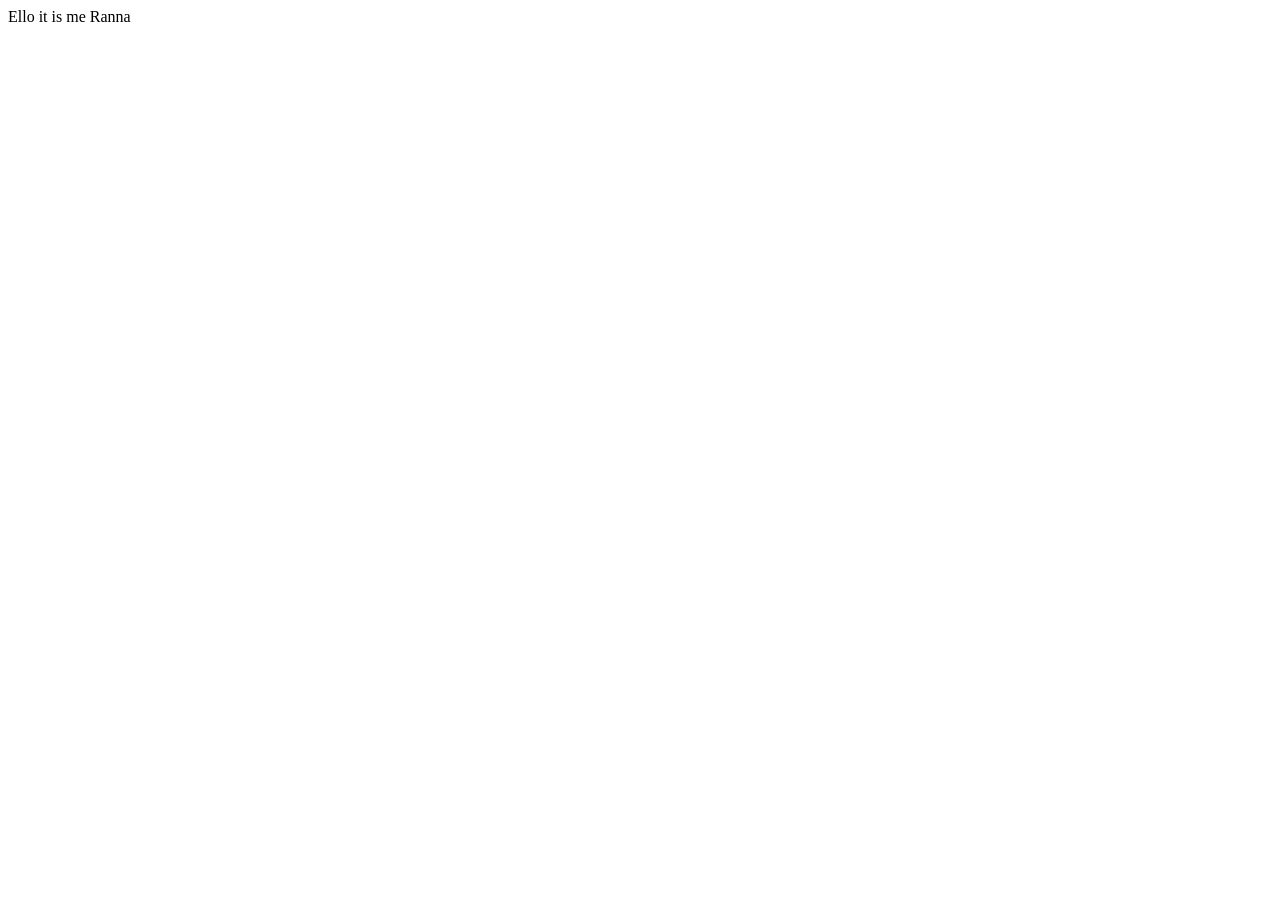
==== index.html @ 77ccde4e "Create index.html" ====
<!DOCTYPE html>
<html lang="en">
<head>
    <meta charset="UTF-8">
    <meta name="viewport" content="width=device-width, initial-scale=1.0">
    <title>elda rong</title>
</head>
<body>
    Ello it is me Ranna
</body>
</html>
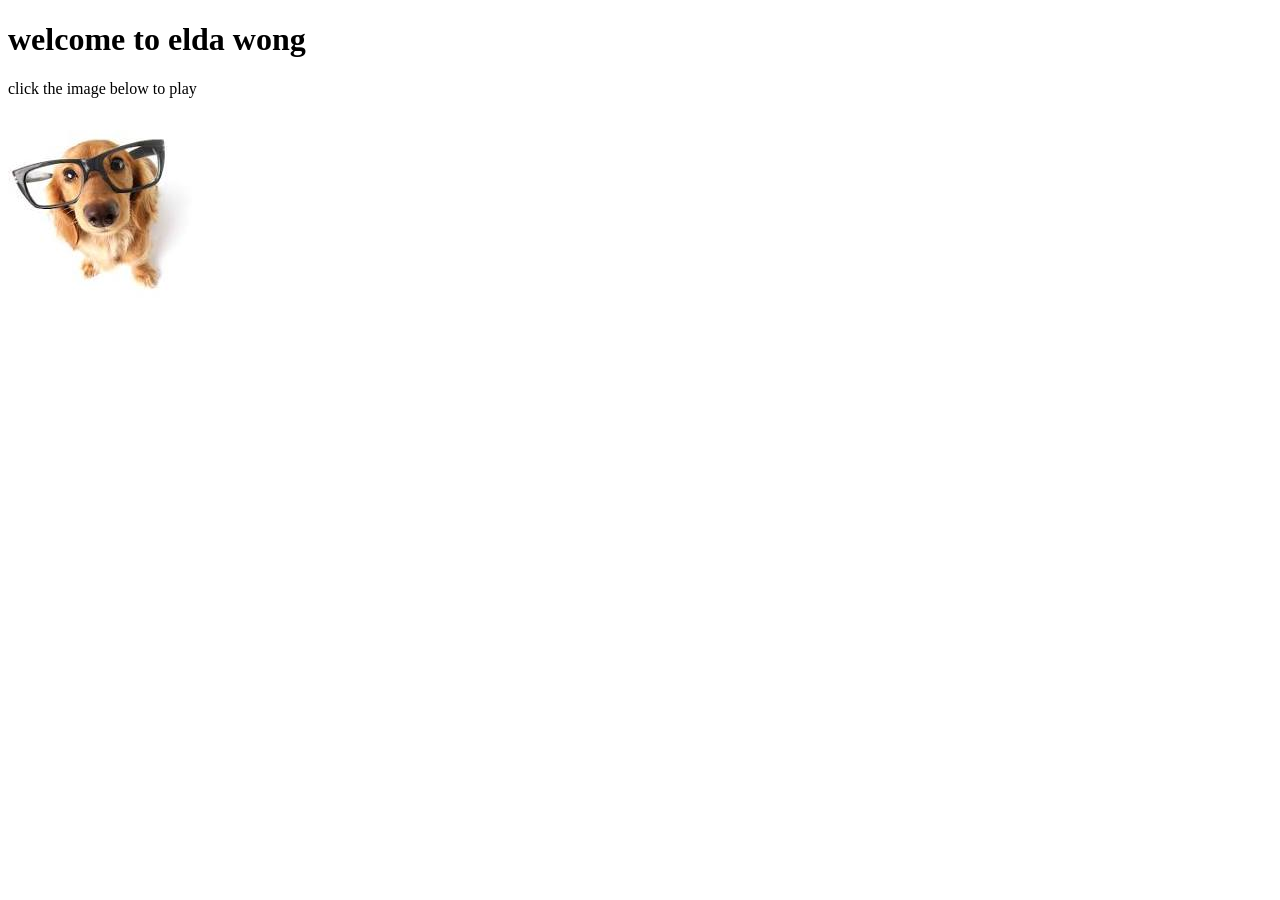
==== commit 4bf57ff4: "First Game update" ====
--- a/index.html
+++ b/index.html
@@ -3,9 +3,17 @@
 <head>
     <meta charset="UTF-8">
     <meta name="viewport" content="width=device-width, initial-scale=1.0">
-    <title>elda rong</title>
+    <title>Elda Wong</title>
+    <link rel="stylesheet" href="css/style.css">
 </head>
 <body>
-    Ello it is me Ranna
+    <div id="content">
+        <H1>welcome to elda wong</H1>
+        <p>click the image below to play</p>
+        <a href="GetToSchool/index.html">
+            <img src="img/DogGlass.jfif" alt="A Dog with some Glasses.">
+        </a>
+
+    </div>
 </body>
 </html>
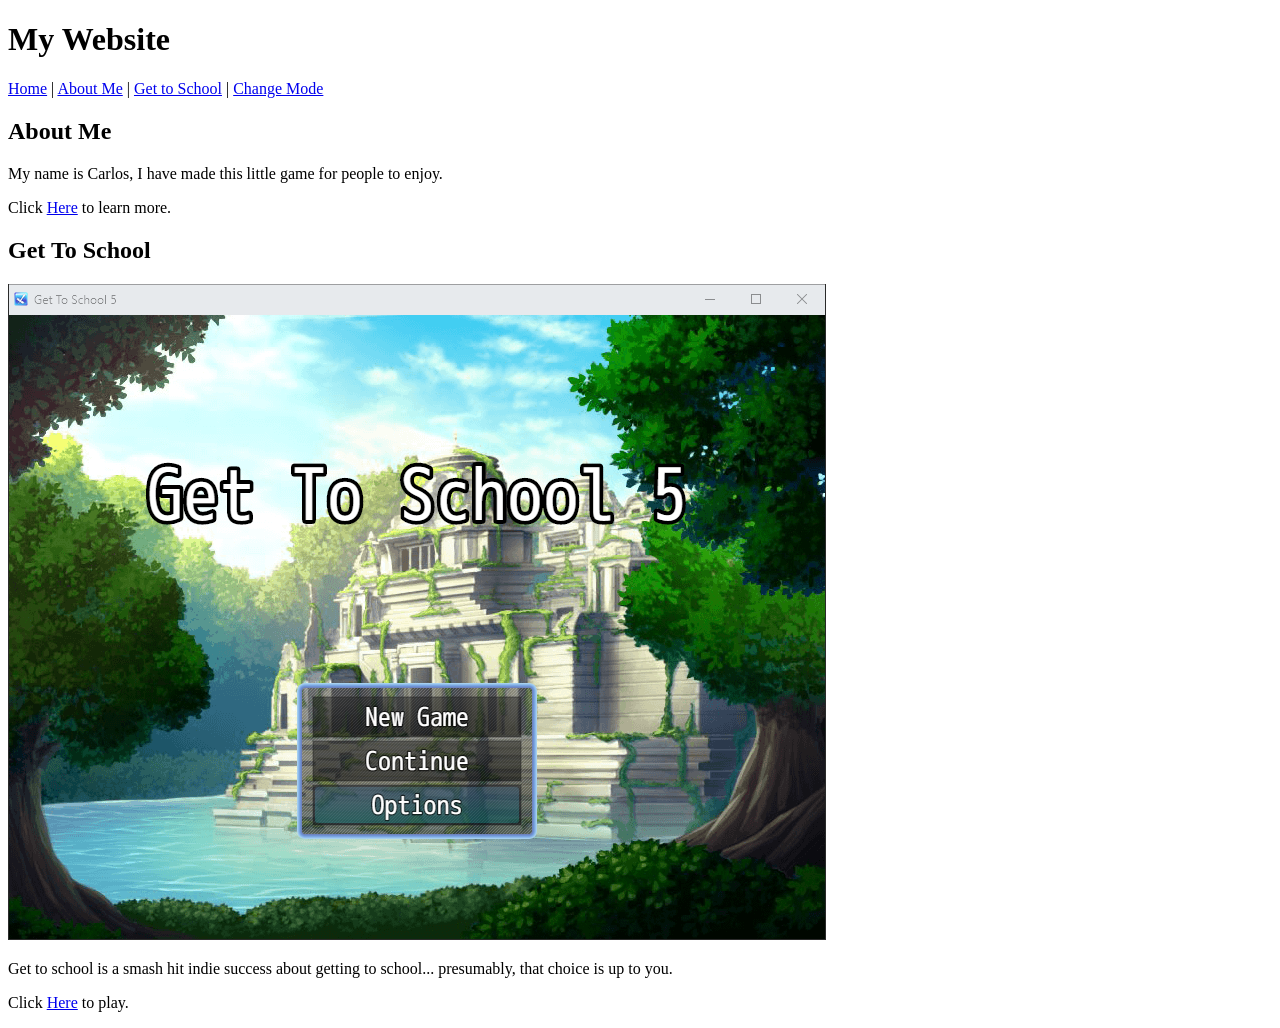
==== commit cd09ba43: "Update2" ====
--- a/index.html
+++ b/index.html
@@ -1,19 +1,67 @@
 <!DOCTYPE html>
 <html lang="en">
+
 <head>
     <meta charset="UTF-8">
     <meta name="viewport" content="width=device-width, initial-scale=1.0">
     <title>Elda Wong</title>
-    <link rel="stylesheet" href="css/style.css">
+    <link id="lightSheet" rel="stylesheet" href="css/style.css">
+    <link id="darkSheet" rel="stylesheet" media="none" href="css/dark.css">
 </head>
+
 <body>
     <div id="content">
-        <H1>welcome to elda wong</H1>
-        <p>click the image below to play</p>
-        <a href="GetToSchool/index.html">
-            <img src="img/DogGlass.jfif" alt="A Dog with some Glasses.">
-        </a>
+        <div id="banner">
+            <h1>My Website</h1>
+            <a href="index.html">Home</a> |
+            <a href="about.html">About Me</a> |
+            <a href="gameguide.html">Get to School</a> |
+            <a href="#" onclick="changeSheet()">Change Mode</a>
+        </div>
+
+        <div id="blogpost">
+            <div class="post">
+                <h2>About Me</h2>
+                <p>My name is Carlos, I have made this little game for people to enjoy.</p>
+                <p>Click <a href="about.html">Here</a> to learn more.</p>
+            </div>
+            <div class="post">
+                <h2 style="display: block;">Get To School</h2>
+                <img src="img/gamescreen.img.png" alt="Game Loading Screen" class="left">
+                <p>Get to school is a smash hit indie success about getting to school... presumably, that choice is up to you.</p>
+                <p>Click <a href="GetToSchool/index.html">Here</a> to play.</p>
+            </div>
+        </div>
+
 
     </div>
 </body>
+
+<script>
+
+
+    var lightMode = true;
+
+    function changeSheet() {
+        // makes lightMode equal Not lightMode
+        lightMode = !lightMode;
+        var lightSheet = document.getElementById("lightSheet")
+        var darkSheet = document.getElementById("darkSheet")
+        
+        // if lightMode turned off, display dark styleSheet
+        // two equals compares two things
+        if (lightMode == false) {
+            console.log("Turning dark mode on...")
+            darkSheet.media = "";
+            lightSheet.media = "none";
+        } else {
+            console.log("Turning light mode on...")
+            darkSheet.media = "none";
+            lightSheet.media = "";
+        }
+    }
+
+</script>
+
+
 </html>
--- a/css/dark.css
+++ b/css/dark.css
@@ -0,0 +1,64 @@
+body {
+    font-family: arial, sans-serif;
+    background-color: rgb(77, 47, 36);
+    margin: 0;
+    padding: 10px;
+}
+
+#content {
+    width: 60%;
+    margin: auto;
+    border: 1px solid rgb(0, 0, 0);
+   
+}
+
+#banner {
+
+    background-color: rgb(59, 25, 55);
+    text-align: center;
+    border: 1px solid rgb(0, 0, 0);
+    margin: 10px;
+}
+
+#blogpost {
+    margin: 10px;
+    border: 1px solid rgb(0, 0, 0);
+    background-color: rgb(27, 78, 78);
+   
+}
+
+.post {
+    margin: 30px;
+    padding: 30px;
+    border: 1px solid rgb(0, 0, 0);
+    background-color: rgb(52, 105, 89);
+    text-align: center;
+}
+
+.post .left {
+    float: center;
+    margin-right: 10px;
+}
+
+.post img {
+    width: 200px;
+    
+}
+
+.gallery {
+    display: flex;
+    flex-wrap: wrap;
+    justify-content: space-around;
+}
+
+a {
+color: rgb(179, 128, 226);
+}
+
+a:hover {
+color: rgb(140, 188, 229);
+}
+
+a:visited {
+color: rgb(230, 105, 105);
+}
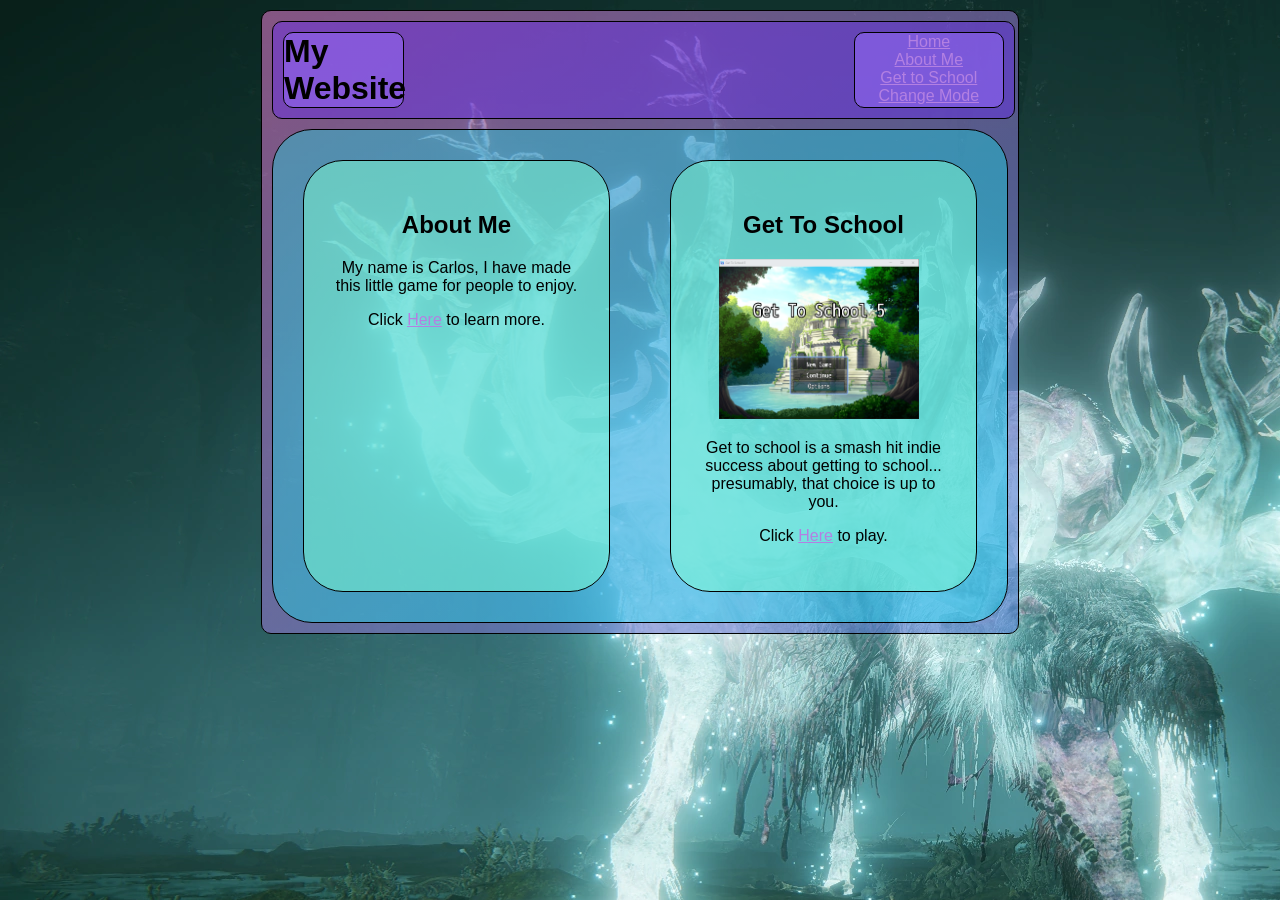
==== commit 97b876c5: "Update6 Big Update" ====
--- a/index.html
+++ b/index.html
@@ -7,18 +7,26 @@
     <title>Elda Wong</title>
     <link id="lightSheet" rel="stylesheet" href="css/style.css">
     <link id="darkSheet" rel="stylesheet" media="none" href="css/dark.css">
+    <style>
+        body {
+            background-image: url(img/treeSpirit.png);
+            background-repeat: no-repeat;
+        }
+    </style>
 </head>
 
 <body>
     <div id="content">
         <div id="banner">
             <h1>My Website</h1>
-            <a href="index.html">Home</a> |
-            <a href="about.html">About Me</a> |
-            <a href="gameguide.html">Get to School</a> |
-            <a href="#" onclick="changeSheet()">Change Mode</a>
+
+            <div id="links">
+                <a href="index.html">Home</a>
+                <a href="about.html">About Me</a>
+                <a href="gameguide.html">Get to School</a>
+                <a href="#" onclick="changeSheet()">Change Mode</a>
+            </div>
         </div>
-
         <div id="blogpost">
             <div class="post">
                 <h2>About Me</h2>
@@ -28,7 +36,8 @@
             <div class="post">
                 <h2 style="display: block;">Get To School</h2>
                 <img src="img/gamescreen.img.png" alt="Game Loading Screen" class="left">
-                <p>Get to school is a smash hit indie success about getting to school... presumably, that choice is up to you.</p>
+                <p>Get to school is a smash hit indie success about getting to school... presumably, that choice is up
+                    to you.</p>
                 <p>Click <a href="GetToSchool/index.html">Here</a> to play.</p>
             </div>
         </div>
@@ -47,7 +56,7 @@
         lightMode = !lightMode;
         var lightSheet = document.getElementById("lightSheet")
         var darkSheet = document.getElementById("darkSheet")
-        
+
         // if lightMode turned off, display dark styleSheet
         // two equals compares two things
         if (lightMode == false) {
--- a/css/style.css
+++ b/css/style.css
@@ -0,0 +1,96 @@
+body {
+    font-family: arial, sans-serif;
+
+    margin: 0;
+    padding: 10px;
+}
+
+#content {
+    background-image: linear-gradient(to bottom right, rgba(243, 127, 218, 0.527), rgba(68, 112, 206, 0.548));
+    border-radius: 10px;
+    width: 60%;
+    margin: auto;
+    border: 1px solid rgb(0, 0, 0);
+
+}
+
+#banner {
+    display: flex;
+    border-radius: 10px;
+    background-color: rgba(104, 44, 245, 0.425);
+    border: 1px solid rgb(0, 0, 0);
+    margin: 10px;
+    width: 98%;
+    justify-content: space-between;
+
+
+}
+
+#banner h1 {
+    border-radius: 10px;
+    background-color: rgba(153, 110, 255, 0.486);
+    border: 1px solid rgb(0, 0, 0);
+    margin: 10px;
+    width: 16%;
+}
+
+#blogpost {
+    border-radius: 40px;
+    margin: 10px;
+    border: 1px solid rgb(0, 0, 0);
+    background-color: rgba(0, 255, 255, 0.315);
+    display: flex;
+
+}
+
+.post {
+    border-radius: 40px;
+    margin: 30px;
+    padding: 30px;
+    border: 1px solid rgb(0, 0, 0);
+    background-color: rgba(127, 255, 212, 0.507);
+    text-align: center;
+    width: 50%;
+}
+
+.post .left {
+    float: center;
+    margin-right: 10px;
+}
+
+.post img {
+    width: 200px;
+
+}
+
+.gallery {
+    display: flex;
+    flex-wrap: wrap;
+    justify-content: space-around;
+}
+
+a {
+    color: rgb(179, 128, 226);
+}
+
+a:hover {
+    color: rgb(140, 188, 229);
+}
+
+a:visited {
+    color: rgb(230, 105, 105);
+}
+
+#links {
+    float: right;
+    border-radius: 10px;
+    background-color: rgba(153, 110, 255, 0.486);
+    border: 1px solid rgb(0, 0, 0);
+    margin: 10px;
+    width: 20%;
+    text-align: center;
+}
+
+#links a {
+    display: block;
+}
--- a/css/dark.css
+++ b/css/dark.css
@@ -1,38 +1,53 @@
 body {
     font-family: arial, sans-serif;
-    background-color: rgb(77, 47, 36);
     margin: 0;
     padding: 10px;
 }
 
 #content {
+    background-image: linear-gradient(to bottom right, rgba(155, 81, 139, 0.582), rgba(47, 79, 148, 0.486));
+    border-radius: 10px;
     width: 60%;
     margin: auto;
     border: 1px solid rgb(0, 0, 0);
-   
+
 }
 
 #banner {
-
-    background-color: rgb(59, 25, 55);
+    display: flex;
+    border-radius: 10px;
+    background-color: rgba(59, 25, 55, 0.61);
     text-align: center;
     border: 1px solid rgb(0, 0, 0);
     margin: 10px;
+    justify-content: space-between;
+}
+
+#banner h1 {
+    border-radius: 10px;
+    background-color: rgba(92, 67, 150, 0.473);
+    border: 1px solid rgb(0, 0, 0);
+    margin: 10px;
+    width: 16%;
 }
 
 #blogpost {
+    border-radius: 40px;
     margin: 10px;
     border: 1px solid rgb(0, 0, 0);
-    background-color: rgb(27, 78, 78);
-   
+    background-color: rgba(27, 78, 78, 0.397);
+    display: flex;
+
 }
 
 .post {
+    border-radius: 40px;
     margin: 30px;
     padding: 30px;
     border: 1px solid rgb(0, 0, 0);
-    background-color: rgb(52, 105, 89);
+    background-color: rgba(52, 105, 89, 0.527);
     text-align: center;
+    width: 50%;
 }
 
 .post .left {
@@ -42,7 +57,7 @@
 
 .post img {
     width: 200px;
-    
+
 }
 
 .gallery {
@@ -52,13 +67,27 @@
 }
 
 a {
-color: rgb(179, 128, 226);
+    color: rgb(179, 128, 226);
 }
 
 a:hover {
-color: rgb(140, 188, 229);
+    color: rgb(140, 188, 229);
 }
 
 a:visited {
-color: rgb(230, 105, 105);
+    color: rgb(230, 105, 105);
+}
+
+#links a {
+    display: block;
+}
+
+#links {
+    float: right;
+    border-radius: 10px;
+    background-color: rgba(92, 67, 150, 0.473);
+    border: 1px solid rgb(0, 0, 0);
+    margin: 10px;
+    width: 20%;
+    text-align: center;
 }
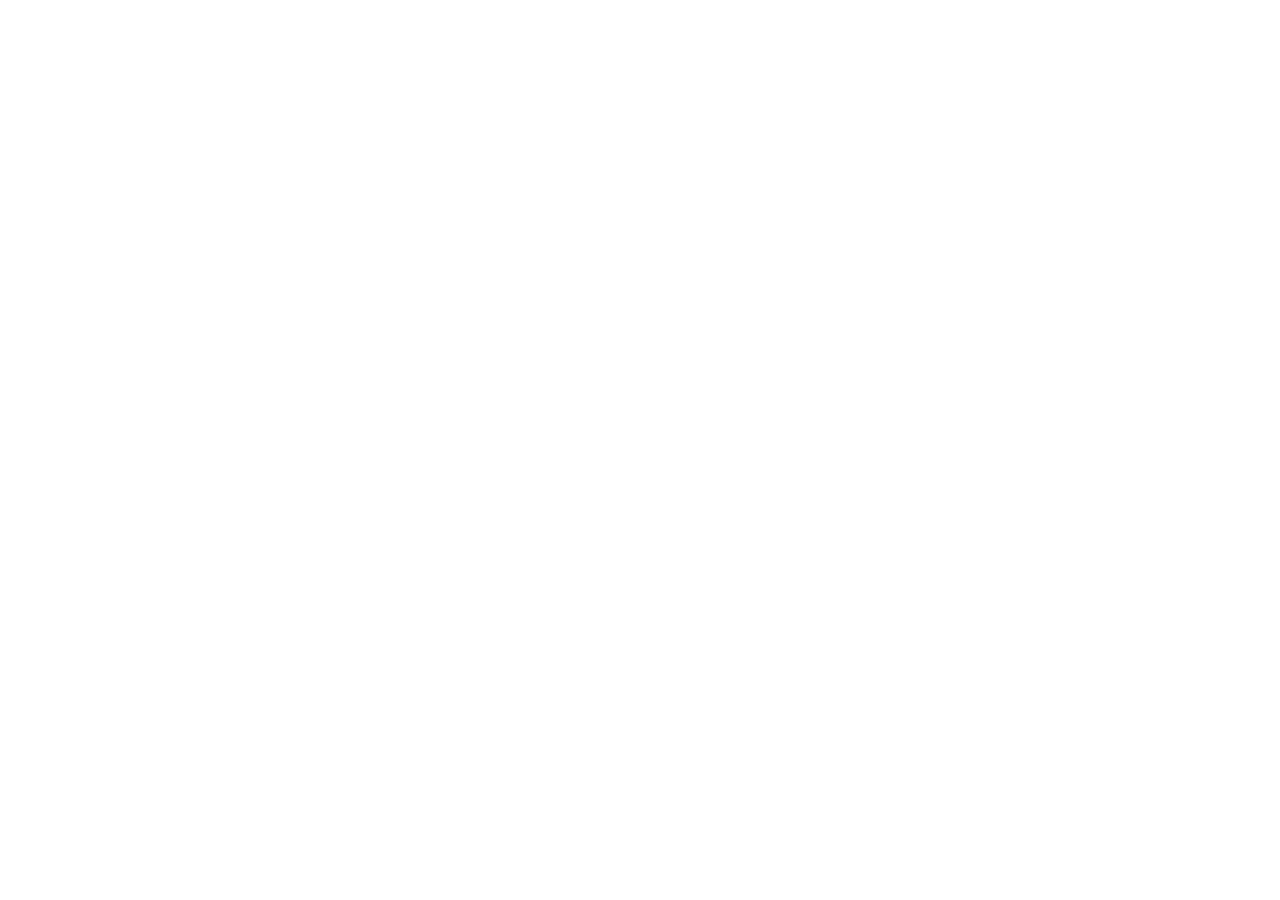
==== commit 9a4b0641: "ye" ====
--- a/index.html
+++ b/index.html
@@ -1,76 +1,11 @@
-<!DOCTYPE html>
-<html lang="en">
-
-<head>
+ <!DOCTYPE html>
+ <html lang="en">
+ <head>
     <meta charset="UTF-8">
     <meta name="viewport" content="width=device-width, initial-scale=1.0">
-    <title>Elda Wong</title>
-    <link id="lightSheet" rel="stylesheet" href="css/style.css">
-    <link id="darkSheet" rel="stylesheet" media="none" href="css/dark.css">
-    <style>
-        body {
-            background-image: url(img/treeSpirit.png);
-            background-repeat: no-repeat;
-        }
-    </style>
-</head>
-
-<body>
-    <div id="content">
-        <div id="banner">
-            <h1>My Website</h1>
-
-            <div id="links">
-                <a href="index.html">Home</a>
-                <a href="about.html">About Me</a>
-                <a href="gameguide.html">Get to School</a>
-                <a href="#" onclick="changeSheet()">Change Mode</a>
-            </div>
-        </div>
-        <div id="blogpost">
-            <div class="post">
-                <h2>About Me</h2>
-                <p>My name is Carlos, I have made this little game for people to enjoy.</p>
-                <p>Click <a href="about.html">Here</a> to learn more.</p>
-            </div>
-            <div class="post">
-                <h2 style="display: block;">Get To School</h2>
-                <img src="img/gamescreen.img.png" alt="Game Loading Screen" class="left">
-                <p>Get to school is a smash hit indie success about getting to school... presumably, that choice is up
-                    to you.</p>
-                <p>Click <a href="GetToSchool/index.html">Here</a> to play.</p>
-            </div>
-        </div>
-
-
-    </div>
-</body>
-
-<script>
-
-
-    var lightMode = true;
-
-    function changeSheet() {
-        // makes lightMode equal Not lightMode
-        lightMode = !lightMode;
-        var lightSheet = document.getElementById("lightSheet")
-        var darkSheet = document.getElementById("darkSheet")
-
-        // if lightMode turned off, display dark styleSheet
-        // two equals compares two things
-        if (lightMode == false) {
-            console.log("Turning dark mode on...")
-            darkSheet.media = "";
-            lightSheet.media = "none";
-        } else {
-            console.log("Turning light mode on...")
-            darkSheet.media = "none";
-            lightSheet.media = "";
-        }
-    }
-
-</script>
-
-
-</html>+    <title>Portfolio</title>
+ </head>
+ <body>
+    
+ </body>
+ </html>
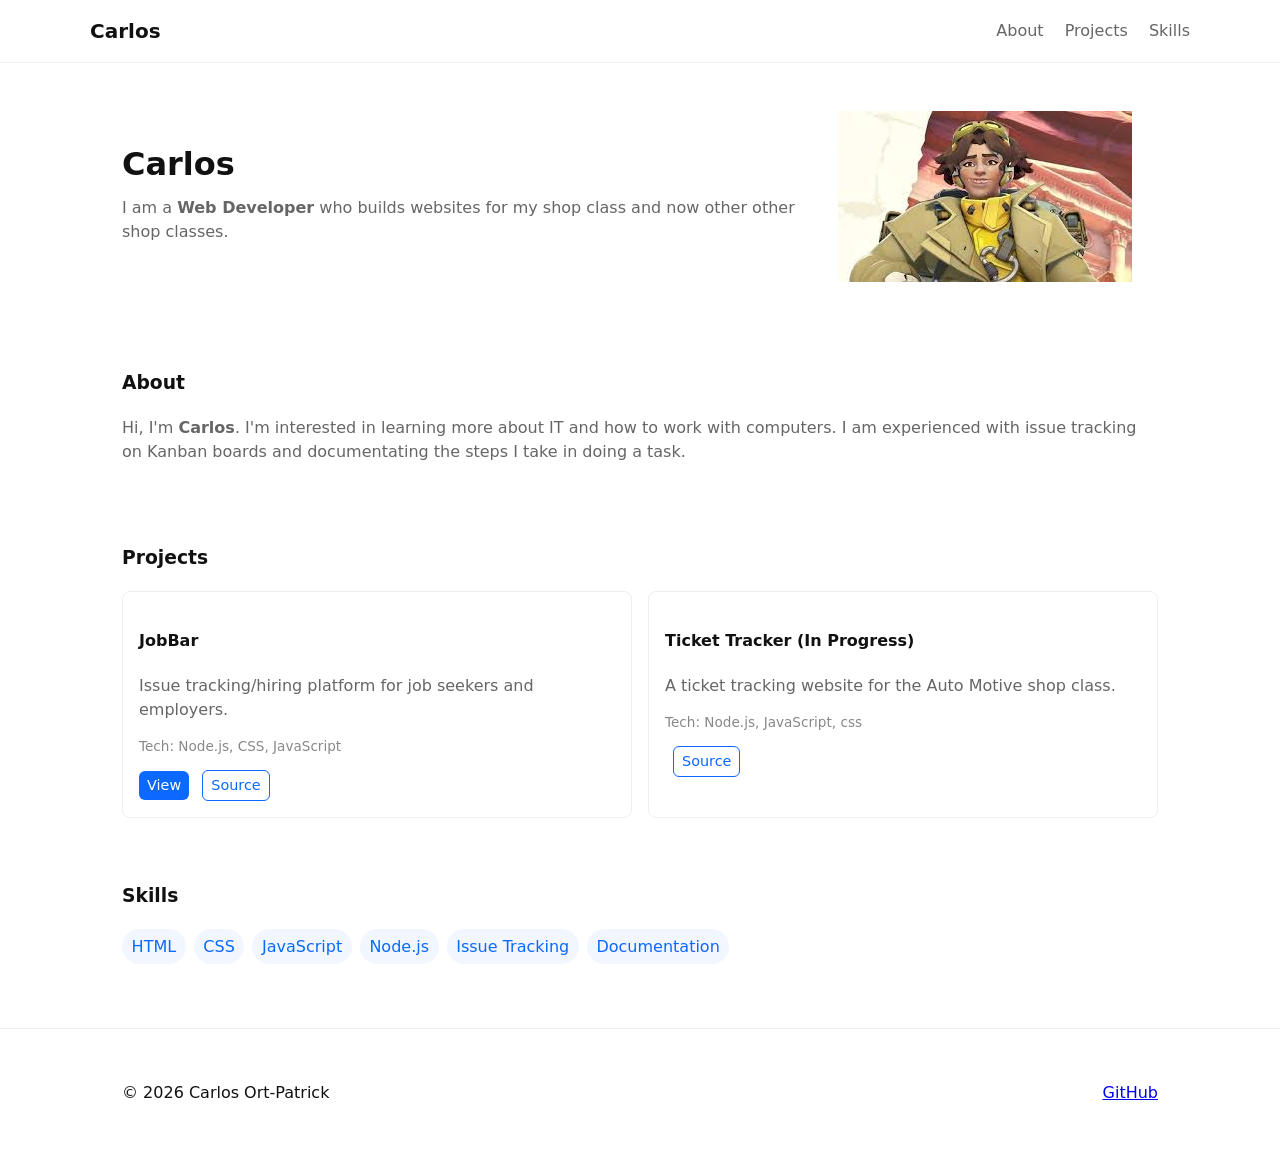
==== commit d02cc495: "done" ====
--- a/index.html
+++ b/index.html
@@ -1,11 +1,86 @@
- <!DOCTYPE html>
- <html lang="en">
- <head>
-    <meta charset="UTF-8">
-    <meta name="viewport" content="width=device-width, initial-scale=1.0">
-    <title>Portfolio</title>
- </head>
- <body>
-    
- </body>
- </html>+<!DOCTYPE html>
+<html lang="en">
+<head>
+   <meta charset="utf-8" />
+   <meta name="viewport" content="width=device-width, initial-scale=1" />
+   <title>Carlos — Portfolio</title>
+   <link rel="stylesheet" href="styles.css" />
+</head>
+<body>
+   <header class="site-header">
+      <div class="container header-inner">
+         <h1 class="brand">Carlos</h1>
+         <nav class="site-nav">
+            <a href="#about">About</a>
+            <a href="#projects">Projects</a>
+            <a href="#skills">Skills</a>
+         </nav>
+      </div>
+   </header>
+
+   <main>
+      <section class="hero container">
+         <div class="hero-text">
+            <h2 class="name">Carlos</h2>
+            <p class="tagline">I am a <strong>Web Developer</strong> who builds websites for my shop class and now other other shop classes.</p>
+
+         </div>
+         <div class="" aria-hidden="true">
+            <img src="img/images.jpg" alt="Carlos">
+         </div>
+      </section>
+
+      <section id="about" class="container about">
+         <h3>About</h3>
+         <p>Hi, I'm <strong>Carlos</strong>. I'm interested in learning more about IT and how to work with computers. I am experienced with issue tracking on Kanban boards and documentating the steps I take in doing a task.  </p>
+      </section>
+
+      <section id="projects" class="container projects">
+         <h3>Projects</h3>
+         <div class="grid">
+            <article class="card">
+               <h4>JobBar</h4>
+               <p class="card-desc">Issue tracking/hiring platform for job seekers and employers. </p>
+               <p class="card-meta">Tech: Node.js, CSS, JavaScript</p>
+               <div class="card-actions">
+                  <a href="https://jobbar.yorktechapps.com/" target="_blank"class="btn small">View</a>
+                  <a href="https://github.com/seawind101/jobBar" target="_blank" class="btn small btn-outline">Source</a>
+               </div>
+            </article>
+            <article class="card">
+               <h4>Ticket Tracker (In Progress)</h4>
+               <p class="card-desc">A ticket tracking website for the Auto Motive shop class.</p>
+               <p class="card-meta">Tech: Node.js, JavaScript, css</p>
+               <div class="card-actions">
+                  <a href="https://github.com/seawind101/YtechAuto" target="_blank" class="btn small btn-outline">Source</a>
+               </div>
+            </article>
+         </div>
+      </section>
+
+      <section id="skills" class="container skills">
+         <h3>Skills</h3>
+         <div class="tags">
+            <span class="tag">HTML</span>
+            <span class="tag">CSS</span>
+            <span class="tag">JavaScript</span>
+            <span class="tag">Node.js</span>
+            <span class="tag">Issue Tracking</span>
+            <span class="tag">Documentation</span>
+         </div>
+      </section>
+
+
+   <footer class="site-footer">
+      <div class="container footer-inner">
+         <div>© <span id="year"></span> Carlos Ort-Patrick</div>
+         <div class="socials">
+            <!-- Replace with your real social links -->
+            <a href="https://github.com/seawind101">GitHub</a>
+         </div>
+      </div>
+   </footer>
+
+   <script src="script.js"></script>
+</body>
+</html>
--- a/styles.css
+++ b/styles.css
@@ -0,0 +1,42 @@
+/* Simple portfolio styles — replace colors and fonts to taste */
+:root{
+  --bg:#ffffff; --muted:#666; --accent:#0b69ff; --accent-2:#0b7bff;
+  --container:1100px; --radius:8px;
+}
+*{box-sizing:border-box}
+html,body{height:100%}
+body{font-family:Inter, system-ui, -apple-system, 'Segoe UI', Roboto, 'Helvetica Neue', Arial; margin:0; background:var(--bg); color:#111; line-height:1.5}
+.container{max-width:var(--container); margin:0 auto; padding:2rem}
+.site-header{border-bottom:1px solid #eee; background:#fff}
+.header-inner{display:flex;align-items:center;justify-content:space-between;padding:1rem 0}
+.brand{margin:0;font-size:1.25rem}
+.site-nav a{margin-left:1rem;color:var(--muted);text-decoration:none}
+.site-nav a:hover{color:var(--accent)}
+.hero{display:grid;grid-template-columns:1fr 320px;gap:2rem;align-items:center;padding-top:3rem;padding-bottom:3rem}
+.hero .name{margin:0;font-size:2rem}
+.tagline{color:var(--muted);margin-top:.5rem}
+.hero-image{background:#f4f7fb;border-radius:var(--radius);min-height:180px;display:flex;align-items:center;justify-content:center}
+.hero-actions{margin-top:1rem}
+.btn{display:inline-block;background:var(--accent);color:#fff;padding:.5rem 1rem;border-radius:6px;text-decoration:none}
+.btn-outline{background:transparent;border:1px solid var(--accent);color:var(--accent);margin-left:.5rem}
+.btn.small{padding:.25rem .5rem;font-size:.9rem}
+h3{margin-top:0}
+.about p{color:var(--muted)}
+.projects .grid{display:grid;grid-template-columns:repeat(auto-fit,minmax(240px,1fr));gap:1rem}
+.card{border:1px solid #eee;padding:1rem;border-radius:8px;background:#fff}
+.card-desc{color:var(--muted);margin:.5rem 0}
+.card-meta{font-size:.85rem;color:#888}
+.card-actions{margin-top:.75rem}
+.tags{display:flex;flex-wrap:wrap;gap:.5rem}
+.tag{background:#f2f6ff;border-radius:999px;padding:.35rem .6rem;color:var(--accent)}
+.contact form{max-width:640px}
+label{display:block;margin-top:.75rem;font-weight:600}
+input,textarea{width:100%;padding:.6rem;border:1px solid #ddd;border-radius:6px;margin-top:.25rem}
+.form-status{margin-top:.6rem;color:green}
+.site-footer{border-top:1px solid #eee;padding:1.25rem 0;margin-top:2rem}
+.footer-inner{display:flex;align-items:center;justify-content:space-between}
+@media(max-width:800px){
+  .hero{grid-template-columns:1fr;}
+  .footer-inner{flex-direction:column;gap:.5rem}
+  .site-nav{display:none}
+}
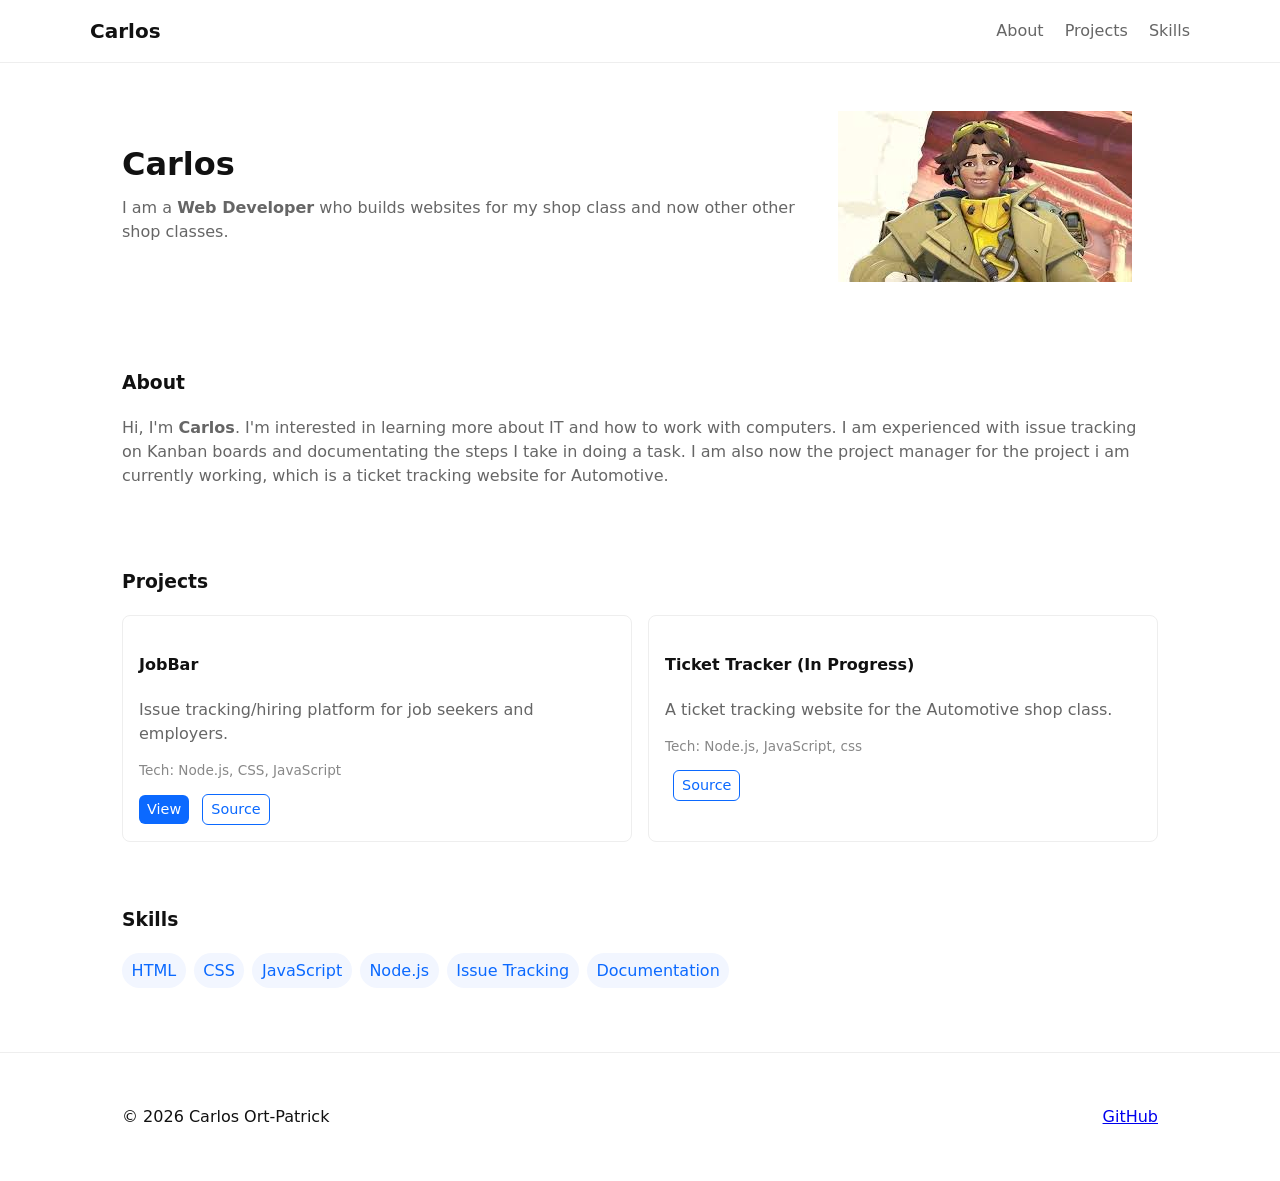
==== commit f977d7b5: "Update index.html" ====
--- a/index.html
+++ b/index.html
@@ -32,7 +32,7 @@
 
       <section id="about" class="container about">
          <h3>About</h3>
-         <p>Hi, I'm <strong>Carlos</strong>. I'm interested in learning more about IT and how to work with computers. I am experienced with issue tracking on Kanban boards and documentating the steps I take in doing a task.  </p>
+         <p>Hi, I'm <strong>Carlos</strong>. I'm interested in learning more about IT and how to work with computers. I am experienced with issue tracking on Kanban boards and documentating the steps I take in doing a task. I am also now the project manager for the project i am currently working, which is a ticket tracking website for Automotive.  </p>
       </section>
 
       <section id="projects" class="container projects">
@@ -49,7 +49,7 @@
             </article>
             <article class="card">
                <h4>Ticket Tracker (In Progress)</h4>
-               <p class="card-desc">A ticket tracking website for the Auto Motive shop class.</p>
+               <p class="card-desc">A ticket tracking website for the Automotive shop class.</p>
                <p class="card-meta">Tech: Node.js, JavaScript, css</p>
                <div class="card-actions">
                   <a href="https://github.com/seawind101/YtechAuto" target="_blank" class="btn small btn-outline">Source</a>
